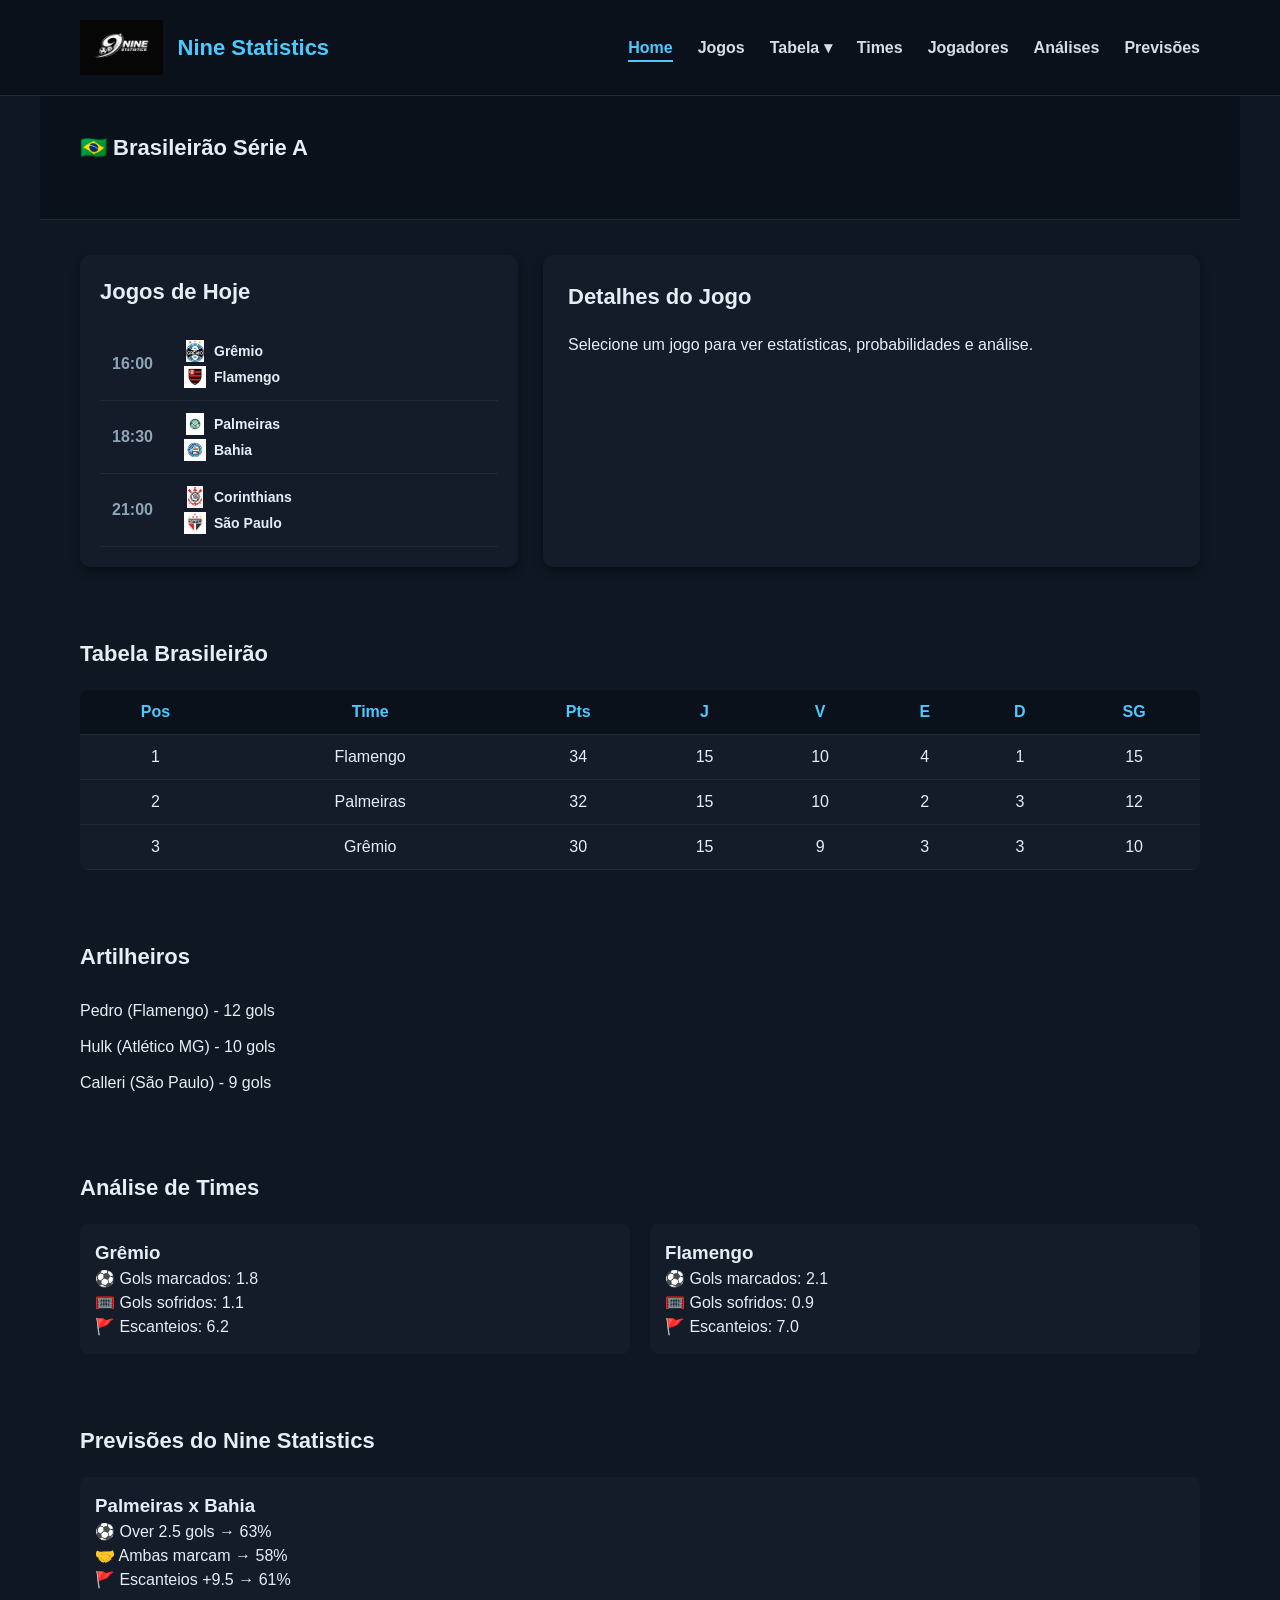
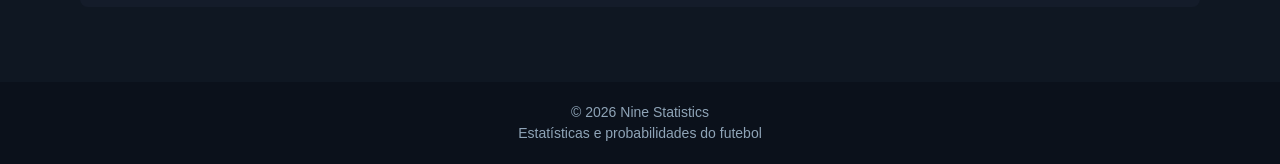
==== pages/index.html @ 0ac2b6de "ninestatics" ====
<!DOCTYPE html>
<html lang="pt-br">

<head>

<meta charset="UTF-8">
<meta name="viewport" content="width=device-width, initial-scale=1.0">

<title>Nine Statistics</title>

<meta name="description" content="Estatísticas, probabilidades e análises de futebol - Nine Statistics">

<!-- FAVICON -->

<link rel="icon" type="image/png" sizes="32x32" href="../assets/icons/favicon-32x32.png">
<link rel="icon" type="image/png" sizes="16x16" href="../assets/icons/favicon-16x16.png">
<link rel="apple-touch-icon" href="../assets/icons/apple-touch-icon.png">

<!-- CSS -->

<link rel="stylesheet" href="../css/style.css">

</head>

<body>

<header class="header">

<div class="header-container">

<div class="logo-area">

<img src="../assets/logos/nine.png" class="logo-img" alt="Nine Statistics Logo">
<h1 class="logo-text">Nine Statistics</h1>

</div>

<nav class="menu">

<ul class="menu-list">

<li><a href="#" class="menu-link ativo">Home</a></li>

<li><a href="#" class="menu-link">Jogos</a></li>

<li class="dropdown">

<a href="#" class="menu-link">Tabela ▾</a>

<ul class="dropdown-menu">
<li><a href="#">Brasileirão</a></li>
<li><a href="#">Libertadores</a></li>
<li><a href="#">Champions</a></li>
</ul>

</li>

<li><a href="#" class="menu-link">Times</a></li>
<li><a href="#" class="menu-link">Jogadores</a></li>
<li><a href="#" class="menu-link">Análises</a></li>
<li><a href="#" class="menu-link">Previsões</a></li>

</ul>

</nav>

</div>

</header>


<section class="liga">

<h2>🇧🇷 Brasileirão Série A</h2>

</section>


<section class="area-jogos">

<div class="jogos-container">

<div class="lista-jogos">

<div class="lista-header">
<h2>Jogos de Hoje</h2>
</div>

<div id="lista-jogos"></div>

</div>


<div class="detalhe-jogo">

<h2>Detalhes do Jogo</h2>

<div id="detalhe-jogo">

<p class="msg-detalhe">
Selecione um jogo para ver estatísticas, probabilidades e análise.
</p>

</div>

</div>

</div>

</section>


<section class="tabela">

<h2>Tabela Brasileirão</h2>

<div class="tabela-container">

<table>

<thead>

<tr>
<th>Pos</th>
<th>Time</th>
<th>Pts</th>
<th>J</th>
<th>V</th>
<th>E</th>
<th>D</th>
<th>SG</th>
</tr>

</thead>

<tbody>

<tr>
<td>1</td>
<td>Flamengo</td>
<td>34</td>
<td>15</td>
<td>10</td>
<td>4</td>
<td>1</td>
<td>15</td>
</tr>

<tr>
<td>2</td>
<td>Palmeiras</td>
<td>32</td>
<td>15</td>
<td>10</td>
<td>2</td>
<td>3</td>
<td>12</td>
</tr>

<tr>
<td>3</td>
<td>Grêmio</td>
<td>30</td>
<td>15</td>
<td>9</td>
<td>3</td>
<td>3</td>
<td>10</td>
</tr>

</tbody>

</table>

</div>

</section>


<section class="artilheiros">

<h2>Artilheiros</h2>

<ul class="lista-artilheiros">

<li>Pedro (Flamengo) - 12 gols</li>
<li>Hulk (Atlético MG) - 10 gols</li>
<li>Calleri (São Paulo) - 9 gols</li>

</ul>

</section>


<section class="analise">

<h2>Análise de Times</h2>

<div class="analise-container">

<div class="time-analise">

<h3>Grêmio</h3>

<p>⚽ Gols marcados: 1.8</p>
<p>🥅 Gols sofridos: 1.1</p>
<p>🚩 Escanteios: 6.2</p>

</div>

<div class="time-analise">

<h3>Flamengo</h3>

<p>⚽ Gols marcados: 2.1</p>
<p>🥅 Gols sofridos: 0.9</p>
<p>🚩 Escanteios: 7.0</p>

</div>

</div>

</section>


<section class="previsoes">

<h2>Previsões do Nine Statistics</h2>

<div class="previsoes-container">

<div class="previsao">

<h3>Palmeiras x Bahia</h3>

<p>⚽ Over 2.5 gols → 63%</p>
<p>🤝 Ambas marcam → 58%</p>
<p>🚩 Escanteios +9.5 → 61%</p>

</div>

</div>

</section>


<footer class="footer">

<p>© 2026 Nine Statistics</p>
<p>Estatísticas e probabilidades do futebol</p>

</footer>


<script src="../js/home.js"></script>

</body>

</html>
---- css/style.css ----
/* ===============================
RESET
=============================== */

*{
margin:0;
padding:0;
box-sizing:border-box;
font-family:Arial, Helvetica, sans-serif;
}

body{
background:#0f1722;
color:#e6edf5;
line-height:1.5;
}


/* ===============================
HEADER
=============================== */

.header{
width:100%;
background:#0b111b;
border-bottom:1px solid #1f2a38;
position:sticky;
top:0;
z-index:1000;
}

.header-container{
max-width:1200px;
margin:auto;
display:flex;
justify-content:space-between;
align-items:center;
padding:20px 40px;
}


/* ===============================
LOGO
=============================== */

.logo-area{
display:flex;
align-items:center;
gap:15px;
}

.logo-img{
height:55px;
}

.logo-text{
font-size:22px;
color:#4cc9ff;
font-weight:bold;
}


/* ===============================
MENU
=============================== */

.menu-list{
display:flex;
gap:25px;
list-style:none;
}

.menu-link{
text-decoration:none;
color:#d5dde6;
font-weight:bold;
transition:0.2s;
position:relative;
}

.menu-link:hover{
color:#4cc9ff;
}


/* ===============================
MENU ATIVO
=============================== */

.menu-link.ativo{
color:#4cc9ff;
}

.menu-link.ativo::after{
content:"";
position:absolute;
left:0;
bottom:-6px;
width:100%;
height:2px;
background:#4cc9ff;
}


/* ===============================
DROPDOWN MENU
=============================== */

.dropdown{
position:relative;
}

.dropdown-menu{
position:absolute;
top:35px;
left:0;
background:#141c2a;
list-style:none;
padding:10px 0;
border-radius:8px;
min-width:170px;
display:none;
box-shadow:0 6px 18px rgba(0,0,0,0.5);
border:1px solid #1f2a38;
}

.dropdown-menu li{
padding:10px 16px;
}

.dropdown-menu a{
color:#d5dde6;
text-decoration:none;
font-weight:bold;
display:block;
transition:0.2s;
}

.dropdown-menu a:hover{
color:#4cc9ff;
background:#1a2535;
border-radius:4px;
}

.dropdown:hover .dropdown-menu{
display:block;
}


/* ===============================
SEÇÕES
=============================== */

section{
padding:35px 40px;
max-width:1200px;
margin:auto;
}

h2{
margin-bottom:20px;
font-size:22px;
}


/* ===============================
LIGA
=============================== */

.liga{
background:#0b111b;
border-bottom:1px solid #1f2a38;
}


/* ===============================
AREA PRINCIPAL
=============================== */

.area-jogos{
background:#0f1722;
}

.jogos-container{
display:grid;
grid-template-columns:1fr 1.5fr;
gap:25px;
}


/* ===============================
LISTA DE JOGOS
=============================== */

.lista-jogos{
background:#141c2a;
padding:20px;
border-radius:10px;
box-shadow:0 4px 10px rgba(0,0,0,0.4);
max-height:600px;
overflow-y:auto;
}


/* ===============================
CARD DO JOGO
=============================== */

.jogo-card{
padding:12px;
border-bottom:1px solid #1f2a38;
cursor:pointer;
transition:0.2s;
}

.jogo-card:hover{
background:#1a2535;
}

.jogo-card.ativo{
background:#1d2b3f;
border-left:3px solid #4cc9ff;
}


/* ===============================
LINHA DO JOGO
=============================== */

.linha-jogo{
display:flex;
align-items:center;
gap:12px;
}

.hora{
width:60px;
font-weight:bold;
color:#8fa4b7;
}

.times{
flex:1;
display:flex;
flex-direction:column;
gap:4px;
}

.team{
display:flex;
align-items:center;
gap:8px;
font-weight:bold;
font-size:14px;
}

.team .logo{
width:22px;
height:22px;
object-fit:contain;
}


/* ===============================
DETALHE DO JOGO
=============================== */

.detalhe-jogo{
background:#141c2a;
padding:25px;
border-radius:10px;
box-shadow:0 4px 10px rgba(0,0,0,0.4);
min-height:300px;
}


/* ===============================
TIMES DETALHE
=============================== */

.times-detalhe{
display:flex;
justify-content:center;
align-items:center;
gap:25px;
margin-top:15px;
}

.placar{
font-weight:bold;
color:#8fa4b7;
}


/* ===============================
PROBABILIDADES
=============================== */

.probabilidades{
margin-top:25px;
}

.prob-item{
margin-bottom:12px;
font-size:14px;
}

.barra{
width:100%;
height:10px;
background:#1f2a38;
border-radius:6px;
overflow:hidden;
margin-top:4px;
}

.barra-fill{
height:100%;
}

.casa{
background:#4cc9ff;
}

.empate{
background:#8fa4b7;
}

.fora{
background:#ff5c5c;
}


/* ===============================
ESTATÍSTICAS
=============================== */

.estatisticas{
margin-top:20px;
font-size:14px;
color:#a7b4c3;
}


/* ===============================
TABELA
=============================== */

.tabela-container{
overflow-x:auto;
}

table{
width:100%;
border-collapse:collapse;
background:#141c2a;
border-radius:8px;
overflow:hidden;
}

th,td{
padding:10px;
text-align:center;
border-bottom:1px solid #1f2a38;
}

th{
background:#0b111b;
color:#4cc9ff;
}


/* ===============================
ARTILHEIROS
=============================== */

.lista-artilheiros{
list-style:none;
}

.lista-artilheiros li{
padding:6px 0;
}


/* ===============================
ANÁLISE
=============================== */

.analise-container{
display:grid;
grid-template-columns:repeat(auto-fit,minmax(220px,1fr));
gap:20px;
}

.time-analise{
background:#141c2a;
padding:15px;
border-radius:8px;
}


/* ===============================
PREVISÕES
=============================== */

.previsoes-container{
display:grid;
grid-template-columns:repeat(auto-fit,minmax(220px,1fr));
gap:20px;
}

.previsao{
background:#141c2a;
padding:15px;
border-radius:8px;
}


/* ===============================
FOOTER
=============================== */

.footer{
margin-top:40px;
padding:20px;
text-align:center;
background:#0b111b;
color:#8fa4b7;
font-size:14px;
}


/* ===============================
RESPONSIVO
=============================== */

@media(max-width:900px){

.jogos-container{
grid-template-columns:1fr;
}

.lista-jogos{
max-height:none;
}

}

@media(max-width:768px){

.header-container{
flex-direction:column;
align-items:flex-start;
gap:15px;
}

.menu-list{
flex-wrap:wrap;
gap:12px;
}

section{
padding:25px 20px;
}

}
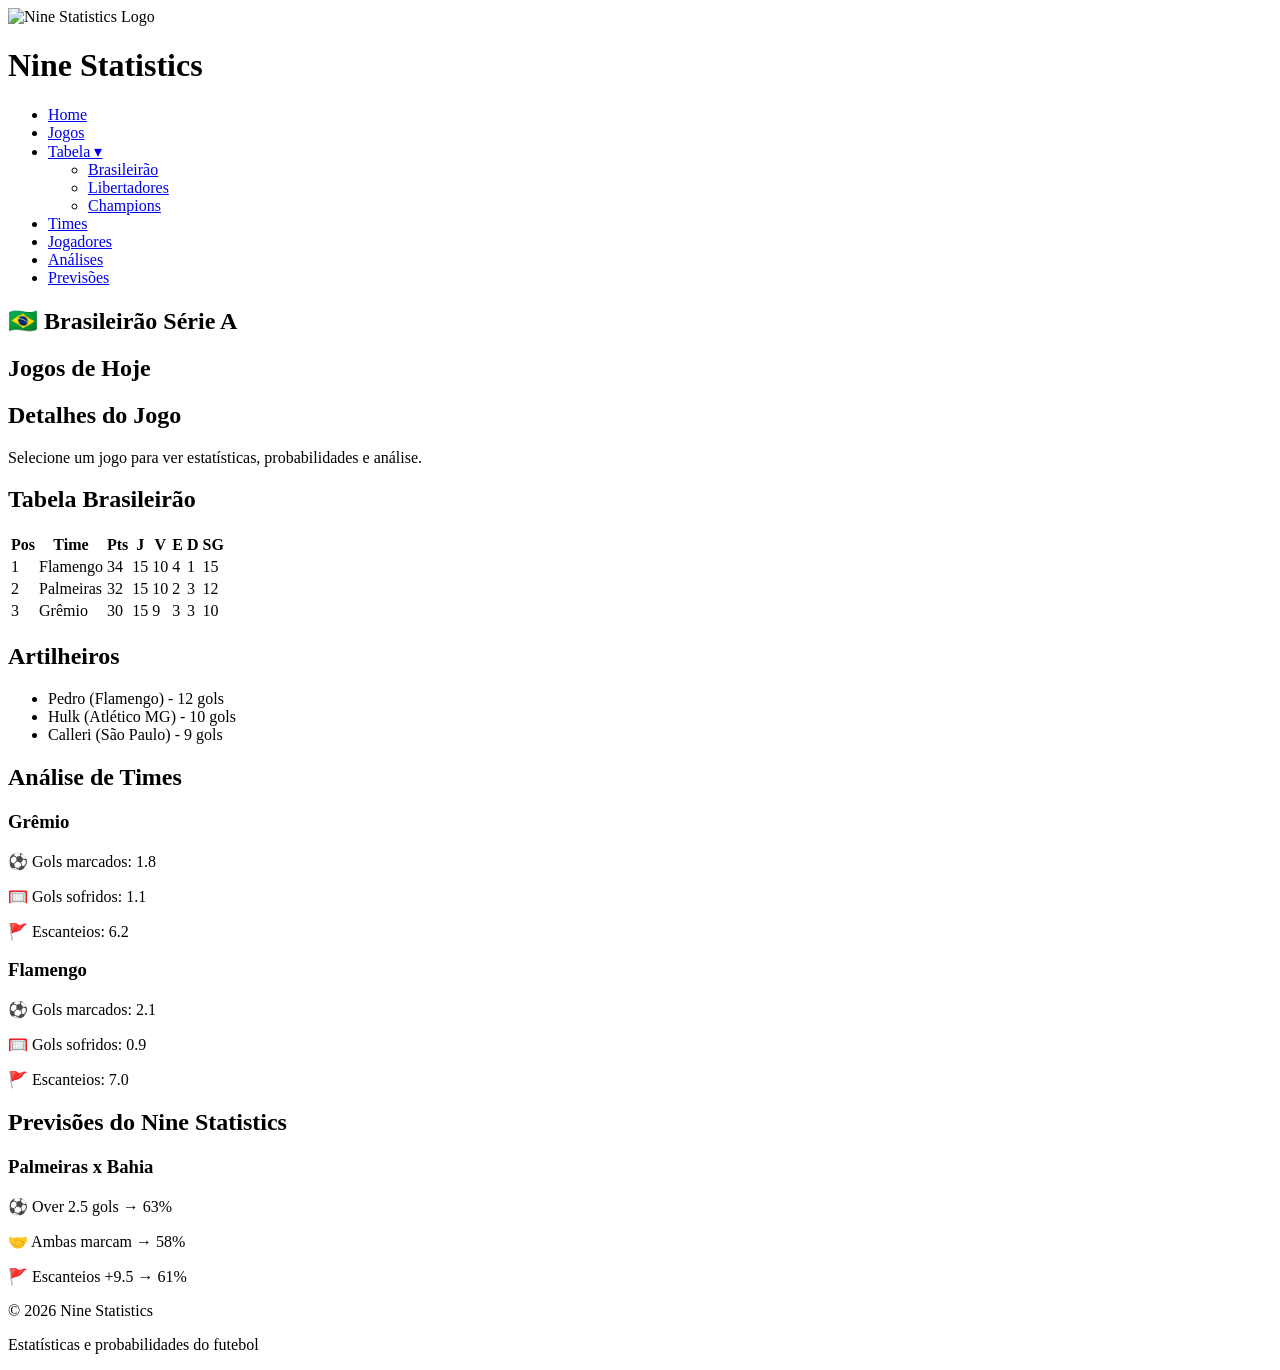
==== commit 594a78b1: "atualizado" ====
--- a/pages/index.html
+++ b/pages/index.html
@@ -12,13 +12,13 @@
 
 <!-- FAVICON -->
 
-<link rel="icon" type="image/png" sizes="32x32" href="../assets/icons/favicon-32x32.png">
-<link rel="icon" type="image/png" sizes="16x16" href="../assets/icons/favicon-16x16.png">
-<link rel="apple-touch-icon" href="../assets/icons/apple-touch-icon.png">
+<link rel="icon" type="image/png" sizes="32x32" href="assets/icons/favicon-32x32.png">
+<link rel="icon" type="image/png" sizes="16x16" href="assets/icons/favicon-16x16.png">
+<link rel="apple-touch-icon" href="assets/icons/apple-touch-icon.png">
 
 <!-- CSS -->
 
-<link rel="stylesheet" href="../css/style.css">
+<link rel="stylesheet" href="css/style.css">
 
 </head>
 
@@ -30,7 +30,7 @@
 
 <div class="logo-area">
 
-<img src="../assets/logos/nine.png" class="logo-img" alt="Nine Statistics Logo">
+<img src="assets/logos/nine.png" class="logo-img" alt="Nine Statistics Logo">
 <h1 class="logo-text">Nine Statistics</h1>
 
 </div>
@@ -68,13 +68,9 @@
 
 </header>
 
-
 <section class="liga">
-
 <h2>🇧🇷 Brasileirão Série A</h2>
-
-</section>
-
+</section>
 
 <section class="area-jogos">
 
@@ -89,7 +85,6 @@
 <div id="lista-jogos"></div>
 
 </div>
-
 
 <div class="detalhe-jogo">
 
@@ -108,7 +103,6 @@
 </div>
 
 </section>
-
 
 <section class="tabela">
 
@@ -176,7 +170,6 @@
 
 </section>
 
-
 <section class="artilheiros">
 
 <h2>Artilheiros</h2>
@@ -191,7 +184,6 @@
 
 </section>
 
-
 <section class="analise">
 
 <h2>Análise de Times</h2>
@@ -222,7 +214,6 @@
 
 </section>
 
-
 <section class="previsoes">
 
 <h2>Previsões do Nine Statistics</h2>
@@ -243,7 +234,6 @@
 
 </section>
 
-
 <footer class="footer">
 
 <p>© 2026 Nine Statistics</p>
@@ -251,9 +241,7 @@
 
 </footer>
 
-
-<script src="../js/home.js"></script>
+<script src="js/home.js"></script>
 
 </body>
-
 </html>
